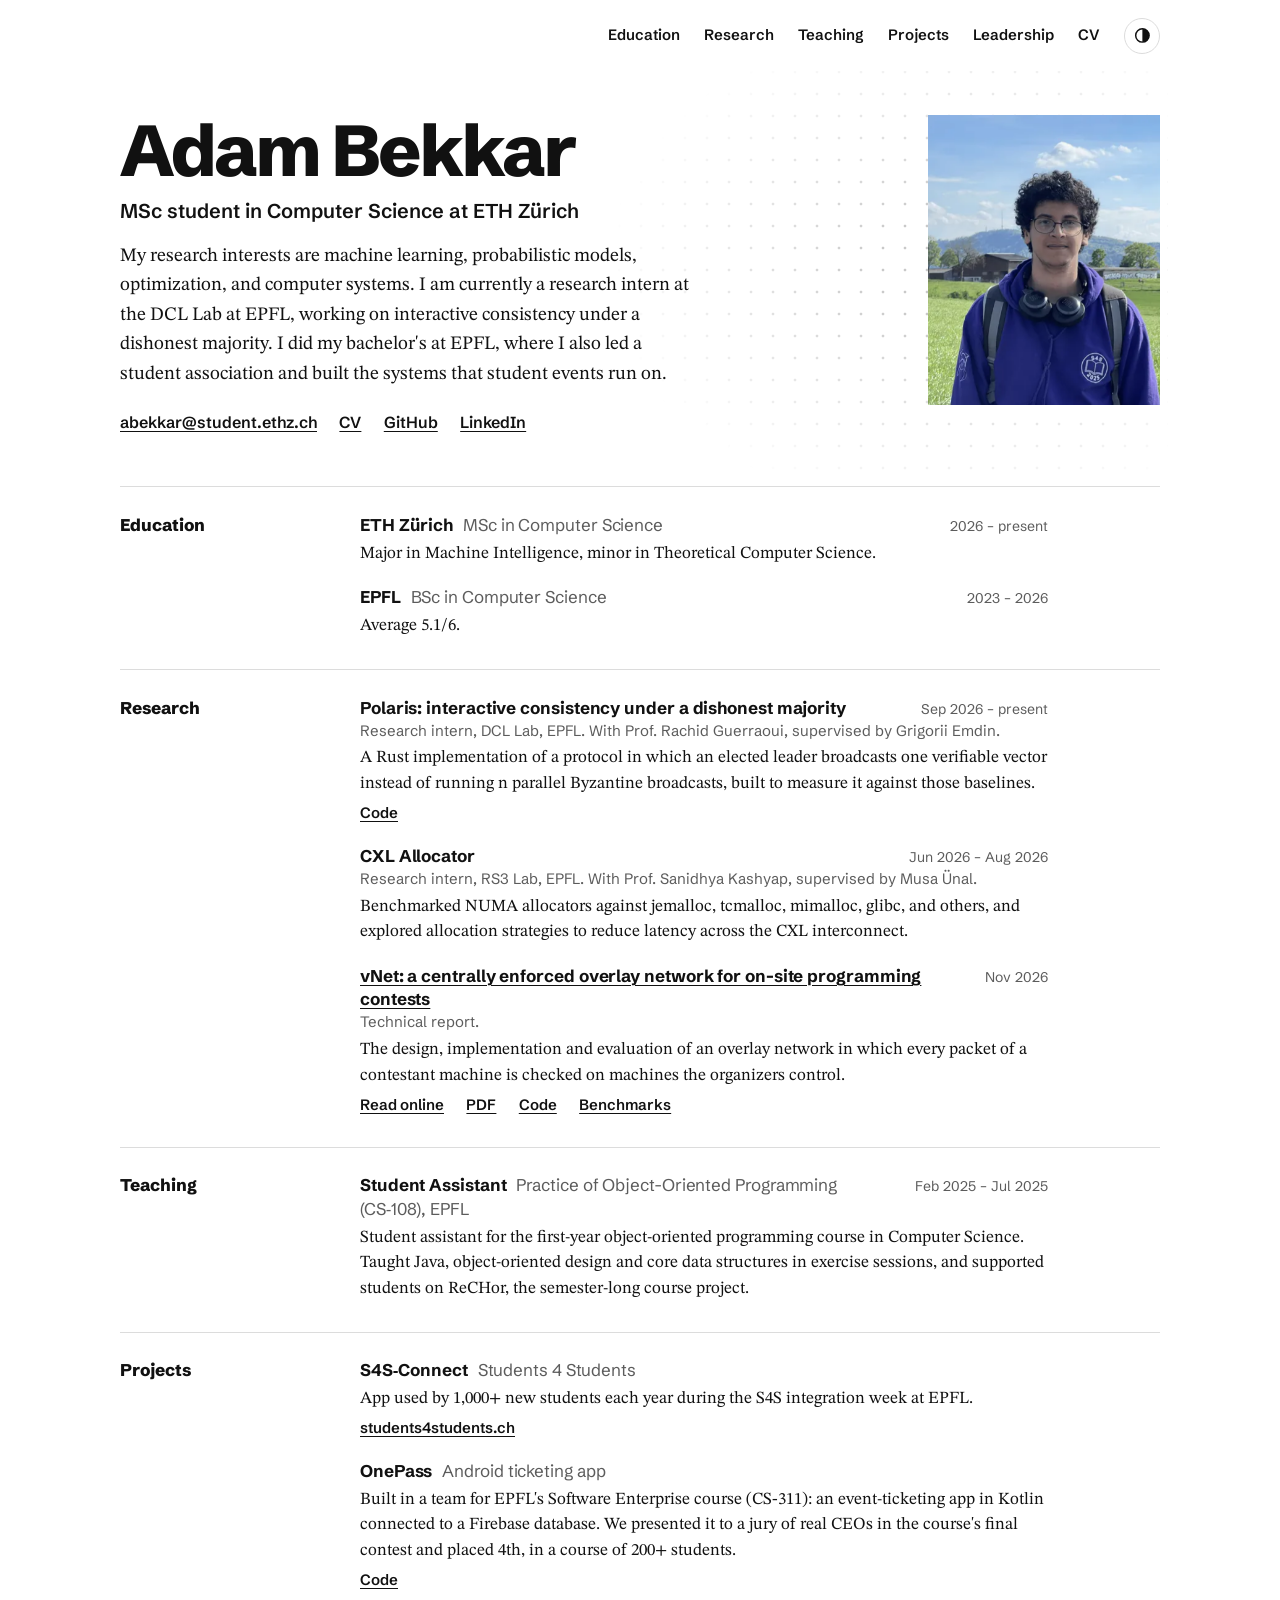
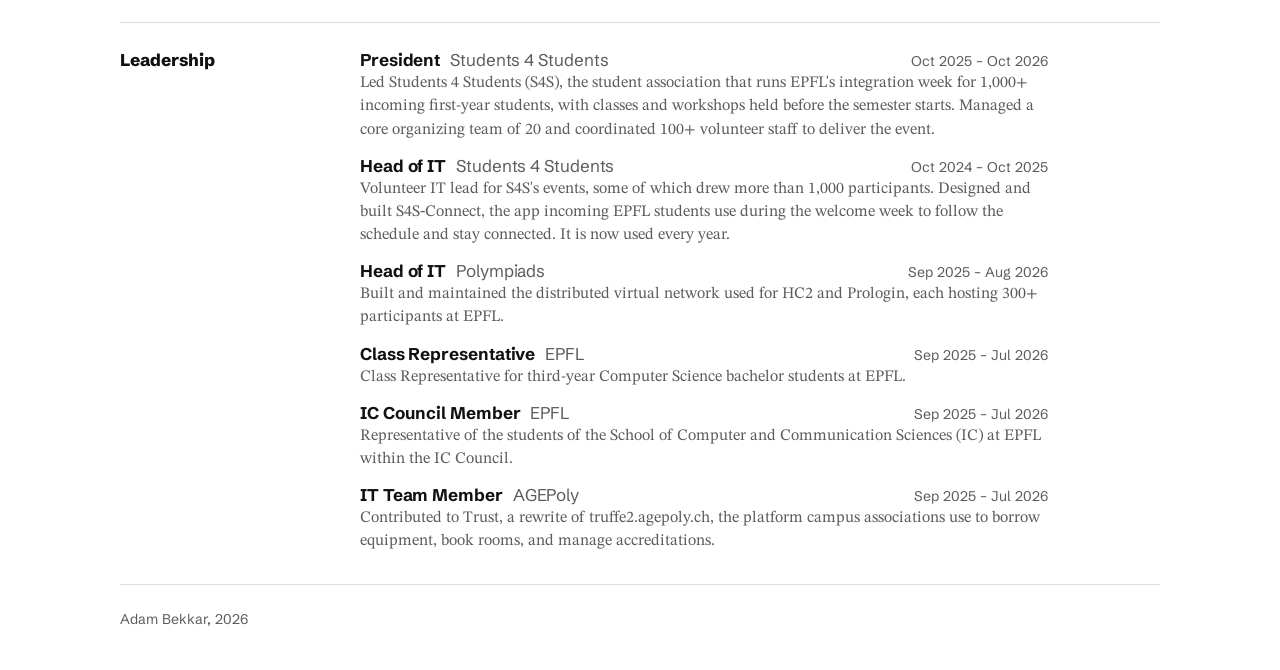
==== index.html @ a44da415 "feat: put education first - Order of the sections: Education, Research, Teaching, Projects,   Leader" ====
<!DOCTYPE html>
<html lang="en">
<head>
<meta charset="UTF-8">
<meta name="viewport" content="width=device-width, initial-scale=1">
<title>Adam Bekkar</title>
<meta name="description" content="Adam Bekkar, MSc student in Computer Science at ETH Zürich. Research, projects and CV.">
<meta name="author" content="Adam Bekkar">
<meta name="robots" content="index, follow">
<meta name="theme-color" content="#ffffff">
<link rel="canonical" href="https://adam.bekkar.ch/">
<meta property="og:type" content="website">
<meta property="og:title" content="Adam Bekkar">
<meta property="og:description" content="MSc student in Computer Science at ETH Zürich. Research, projects and CV.">
<meta property="og:url" content="https://adam.bekkar.ch/">
<meta property="og:image" content="https://adam.bekkar.ch/assets/img/og.jpg">
<meta property="og:image:width" content="1200">
<meta property="og:image:height" content="630">
<meta property="og:image:alt" content="Adam Bekkar, Computer Science, ETH Zürich">
<meta name="twitter:card" content="summary_large_image">
<link rel="icon" href="assets/img/favicon.svg" type="image/svg+xml">
<link rel="icon" href="assets/img/favicon.png" sizes="48x48" type="image/png">
<link rel="apple-touch-icon" href="assets/img/apple-touch-icon.png">
<link rel="preload" href="assets/fonts/schibsted-grotesk-latin-wght-normal.woff2" as="font" type="font/woff2" crossorigin>
<link rel="preload" href="assets/fonts/stix-two-text-latin-wght-normal.woff2" as="font" type="font/woff2" crossorigin>
<script>try{var t=localStorage.getItem("theme");if(t==="dark"||t==="light")document.documentElement.dataset.theme=t}catch(e){}</script>
<link rel="stylesheet" href="assets/css/site.css">
<script src="assets/js/site.js" defer></script>
</head>
<body>

<a class="skip" href="#main">Skip to content</a>

<div class="wrap">

  <nav class="bar" aria-label="Site">
    <ul class="bar-links">
      <li><a href="#education">Education</a></li>
      <li><a href="#research">Research</a></li>
      <li><a href="#teaching">Teaching</a></li>
      <li><a href="#projects">Projects</a></li>
      <li><a href="#leadership">Leadership</a></li>
      <li><a href="adam-bekkar-cv.pdf">CV</a></li>
    </ul>
    <button class="toggle" type="button" aria-label="Dark mode" aria-pressed="false" hidden><svg viewBox="0 0 20 20" aria-hidden="true"><circle cx="10" cy="10" r="8" fill="none" stroke="currentColor" stroke-width="1.75"/><path d="M10 2a8 8 0 0 1 0 16z" fill="currentColor"/></svg></button>
  </nav>

  <header class="intro">
    <div class="backdrop" aria-hidden="true"></div>
    <div class="intro-text">
      <h1>Adam Bekkar</h1>
      <p class="role">MSc student in Computer Science at ETH Zürich</p>
      <p class="bio">My research interests are machine learning, probabilistic models, optimization, and computer systems. I am currently a research intern at the DCL Lab at EPFL, working on interactive consistency under a dishonest majority. I did my bachelor's at EPFL, where I also led a student association and built the systems that student events run on.</p>
      <ul class="links">
        <li><a href="mailto:abekkar@student.ethz.ch">abekkar@student.ethz.ch</a></li>
        <li><a href="adam-bekkar-cv.pdf">CV</a></li>
        <li><a href="https://github.com/Zeleph25/" target="_blank" rel="noopener noreferrer">GitHub</a></li>
        <li><a href="https://www.linkedin.com/in/adam-bekkar/" target="_blank" rel="noopener noreferrer">LinkedIn</a></li>
      </ul>
    </div>
    <figure class="portrait">
      <picture>
        <source type="image/webp" srcset="assets/img/portrait-450.webp 450w, assets/img/portrait.webp 900w" sizes="(max-width: 40rem) 6.5rem, 14.5rem">
        <img src="assets/img/portrait.jpg" srcset="assets/img/portrait-450.jpg 450w, assets/img/portrait.jpg 900w" sizes="(max-width: 40rem) 6.5rem, 14.5rem" width="900" height="1200" alt="Adam Bekkar standing in a field, hills behind him">
      </picture>
    </figure>
  </header>

  <main id="main">

    <section class="section" id="education" aria-labelledby="education-h">
      <h2 id="education-h">Education</h2>
      <div class="body">
        <article class="entry">
          <h3>ETH Zürich <span>MSc in Computer Science</span></h3>
          <span class="when">2026 &ndash; present</span>
          <p class="text">Major in Machine Intelligence, minor in Theoretical Computer Science.</p>
        </article>

        <article class="entry">
          <h3>EPFL <span>BSc in Computer Science</span></h3>
          <span class="when">2023 &ndash; 2026</span>
          <p class="text">Average 5.1/6.</p>
        </article>
      </div>
    </section>

    <section class="section" id="research" aria-labelledby="research-h">
      <h2 id="research-h">Research</h2>
      <div class="body">
        <article class="entry">
          <h3>Polaris: interactive consistency under a dishonest majority</h3>
          <span class="when">Sep 2026 &ndash; present</span>
          <p class="meta">Research intern, DCL Lab, EPFL. With Prof. Rachid Guerraoui, supervised by Grigorii Emdin.</p>
          <p class="text">A Rust implementation of a protocol in which an elected leader broadcasts one verifiable vector instead of running n parallel Byzantine broadcasts, built to measure it against those baselines.</p>
          <ul class="links">
            <li><a href="https://github.com/Zeleph25/polaris" target="_blank" rel="noopener noreferrer">Code</a></li>
          </ul>
        </article>

        <article class="entry">
          <h3>CXL Allocator</h3>
          <span class="when">Jun 2026 &ndash; Aug 2026</span>
          <p class="meta">Research intern, RS3 Lab, EPFL. With Prof. Sanidhya Kashyap, supervised by Musa Ünal.</p>
          <p class="text">Benchmarked NUMA allocators against jemalloc, tcmalloc, mimalloc, glibc, and others, and explored allocation strategies to reduce latency across the CXL interconnect.</p>
        </article>

        <article class="entry">
          <h3><a href="papers/vnet/">vNet: a centrally enforced overlay network for on-site programming contests</a></h3>
          <span class="when">Nov 2026</span>
          <p class="meta">Technical report.</p>
          <p class="text">The design, implementation and evaluation of an overlay network in which every packet of a contestant machine is checked on machines the organizers control.</p>
          <ul class="links">
            <li><a href="papers/vnet/">Read online</a></li>
            <li><a href="papers/vnet/bekkar-vnet-2026.pdf">PDF</a></li>
            <li><a href="https://github.com/polympiads/vNet" target="_blank" rel="noopener noreferrer">Code</a></li>
            <li><a href="https://github.com/polympiads/vNet-benchmarks" target="_blank" rel="noopener noreferrer">Benchmarks</a></li>
          </ul>
        </article>
      </div>
    </section>

    <section class="section" id="teaching" aria-labelledby="teaching-h">
      <h2 id="teaching-h">Teaching</h2>
      <div class="body">
        <article class="entry">
          <h3>Student Assistant <span>Practice of Object-Oriented Programming (CS&#8209;108), EPFL</span></h3>
          <span class="when">Feb 2025 &ndash; Jul 2025</span>
          <p class="text">Student assistant for the first-year object-oriented programming course in Computer Science. Taught Java, object-oriented design and core data structures in exercise sessions, and supported students on ReCHor, the semester-long course project.</p>
        </article>
      </div>
    </section>

    <section class="section" id="projects" aria-labelledby="projects-h">
      <h2 id="projects-h">Projects</h2>
      <div class="body">
        <article class="entry">
          <h3>S4S&#8209;Connect <span>Students 4 Students</span></h3>
          <p class="text">App used by 1,000+ new students each year during the S4S integration week at EPFL.</p>
          <ul class="links">
            <li><a href="https://students4students.ch" target="_blank" rel="noopener noreferrer">students4students.ch</a></li>
          </ul>
        </article>

        <article class="entry">
          <h3>OnePass <span>Android ticketing app</span></h3>
          <p class="text">Built in a team for EPFL's Software Enterprise course (CS&#8209;311): an event-ticketing app in Kotlin connected to a Firebase database. We presented it to a jury of real CEOs in the course's final contest and placed 4th, in a course of 200+ students.</p>
          <ul class="links">
            <li><a href="https://github.com/onepass-ch/onepass" target="_blank" rel="noopener noreferrer">Code</a></li>
          </ul>
        </article>
      </div>
    </section>

    <section class="section" id="leadership" aria-labelledby="leadership-h">
      <h2 id="leadership-h">Leadership</h2>
      <div class="body compact">
        <article class="entry">
          <h3>President <span>Students 4 Students</span></h3>
          <span class="when">Oct 2025 &ndash; Oct 2026</span>
          <p class="text">Led Students 4 Students (S4S), the student association that runs EPFL's integration week for 1,000+ incoming first-year students, with classes and workshops held before the semester starts. Managed a core organizing team of 20 and coordinated 100+ volunteer staff to deliver the event.</p>
        </article>

        <article class="entry">
          <h3>Head of IT <span>Students 4 Students</span></h3>
          <span class="when">Oct 2024 &ndash; Oct 2025</span>
          <p class="text">Volunteer IT lead for S4S's events, some of which drew more than 1,000 participants. Designed and built S4S&#8209;Connect, the app incoming EPFL students use during the welcome week to follow the schedule and stay connected. It is now used every year.</p>
        </article>

        <article class="entry">
          <h3>Head of IT <span>Polympiads</span></h3>
          <span class="when">Sep 2025 &ndash; Aug 2026</span>
          <p class="text">Built and maintained the distributed virtual network used for HC2 and Prologin, each hosting 300+ participants at EPFL.</p>
        </article>

        <article class="entry">
          <h3>Class Representative <span>EPFL</span></h3>
          <span class="when">Sep 2025 &ndash; Jul 2026</span>
          <p class="text">Class Representative for third-year Computer Science bachelor students at EPFL.</p>
        </article>

        <article class="entry">
          <h3>IC Council Member <span>EPFL</span></h3>
          <span class="when">Sep 2025 &ndash; Jul 2026</span>
          <p class="text">Representative of the students of the School of Computer and Communication Sciences (IC) at EPFL within the IC Council.</p>
        </article>

        <article class="entry">
          <h3>IT Team Member <span>AGEPoly</span></h3>
          <span class="when">Sep 2025 &ndash; Jul 2026</span>
          <p class="text">Contributed to Trust, a rewrite of truffe2.agepoly.ch, the platform campus associations use to borrow equipment, book rooms, and manage accreditations.</p>
        </article>
      </div>
    </section>

  </main>

  <footer class="foot">
    <p id="updated">Adam Bekkar, 2026</p>
  </footer>

</div>

</body>
</html>
---- assets/css/site.css ----
/* Shared styles: fonts, colors, the site bar and the home page.
   The paper pages add assets/css/paper.css on top of this file. */

@font-face {
    font-family: "Schibsted Grotesk";
    src: url("../fonts/schibsted-grotesk-latin-wght-normal.woff2") format("woff2");
    font-weight: 400 900;
    font-style: normal;
    font-display: swap;
}

@font-face {
    font-family: "STIX Two Text";
    src: url("../fonts/stix-two-text-latin-wght-normal.woff2") format("woff2");
    font-weight: 400 700;
    font-style: normal;
    font-display: swap;
}

@font-face {
    font-family: "STIX Two Text";
    src: url("../fonts/stix-two-text-latin-wght-italic.woff2") format("woff2");
    font-weight: 400 700;
    font-style: italic;
    font-display: swap;
}

/* ---------- Colors ---------- */

:root {
    --paper: #ffffff;
    --ink: #111111;
    --muted: #5c5c5c;
    --rule: #dcdcdc;
    --panel: #f4f4f4;
    --link: #111111;
    --dot: #c9c9c9;
    color-scheme: light;
}

/* Dark: by the visitor's system setting, or by the button in the bar. */
@media (prefers-color-scheme: dark) {
    :root:not([data-theme="light"]) {
        --paper: #111111;
        --ink: #ececec;
        --muted: #a8a8a8;
        --rule: #333333;
        --panel: #1c1c1c;
        --link: #ececec;
        --dot: #3d3d3d;
        color-scheme: dark;
    }
}

:root[data-theme="dark"] {
    --paper: #111111;
    --ink: #ececec;
    --muted: #a8a8a8;
    --rule: #333333;
    --panel: #1c1c1c;
    --link: #ececec;
    --dot: #3d3d3d;
    color-scheme: dark;
}

/* ---------- Base ---------- */

:root {
    --sans: "Schibsted Grotesk", "Helvetica Neue", Helvetica, Arial, sans-serif;
    --serif: "STIX Two Text", "Times New Roman", Times, serif;

    --gutter: clamp(1.25rem, 5vw, 3.5rem);
    --label: 11rem;
    --measure: 43rem;
}

*,
*::before,
*::after { box-sizing: border-box; }

html {
    background: var(--paper);
    -webkit-text-size-adjust: 100%;
    text-size-adjust: 100%;
}

body {
    margin: 0;
    color: var(--ink);
    font-family: var(--sans);
    font-size: 1.0625rem;
    line-height: 1.5;
    -webkit-font-smoothing: antialiased;
    -moz-osx-font-smoothing: grayscale;
    text-rendering: optimizeLegibility;
}

h1, h2, h3, p, ul, ol, dl, dd, figure { margin: 0; }
ul, ol { padding: 0; list-style: none; }
img { display: block; max-width: 100%; height: auto; }

a {
    color: var(--link);
    text-decoration-line: underline;
    text-decoration-thickness: 0.06em;
    text-underline-offset: 0.2em;
}

a:hover { text-decoration-thickness: 0.13em; }

a:focus-visible,
button:focus-visible {
    outline: 3px solid var(--ink);
    outline-offset: 3px;
}

.skip {
    position: absolute;
    left: var(--gutter);
    top: -4rem;
    padding: 0.5rem 0.9rem;
    background: var(--ink);
    color: var(--paper);
    font-weight: 600;
    z-index: 10;
}

.skip:focus { top: 0.75rem; color: var(--paper); }

.wrap {
    max-width: 72rem;
    margin: 0 auto;
    padding-inline: var(--gutter);
}

/* ---------- Site bar ---------- */

.bar {
    display: flex;
    align-items: center;
    gap: 0.75rem 1.5rem;
    padding-block: 1.1rem;
    font-size: 0.9375rem;
    font-weight: 600;
}

.bar a { text-decoration: none; }
.bar a:hover { text-decoration: underline; text-decoration-thickness: 0.13em; }

.bar .home {
    font-size: 1.125rem;
    font-weight: 800;
    letter-spacing: -0.02em;
    white-space: nowrap;
}

.bar-links {
    display: flex;
    flex-wrap: wrap;
    justify-content: flex-end;
    gap: 0.2rem 1.5rem;
    margin-left: auto;
}

/* ---------- Light and dark button ---------- */

.toggle {
    flex: none;
    display: grid;
    place-items: center;
    width: 2.25rem;
    height: 2.25rem;
    padding: 0;
    border: 1px solid var(--rule);
    border-radius: 50%;
    background: none;
    color: var(--ink);
    cursor: pointer;
}

.toggle:hover { border-color: var(--ink); }
.toggle svg { width: 1.05rem; height: 1.05rem; }
.toggle[hidden] { display: none; }

/* ---------- Introduction ---------- */

.intro {
    position: relative;
    isolation: isolate;
    overflow: hidden;
    display: grid;
    grid-template-columns: minmax(0, 1fr) clamp(10rem, 21vw, 14.5rem);
    column-gap: clamp(1.5rem, 5vw, 4.5rem);
    align-items: start;
    /* Room inside the clipped box for the focus ring of the links. */
    margin-inline: -0.5rem;
    padding: clamp(1.25rem, 4vw, 2.75rem) 0.5rem clamp(2rem, 5vw, 3.25rem);
}

.intro h1 {
    font-size: clamp(2.6rem, 7vw, 4.5rem);
    font-weight: 800;
    line-height: 1;
    letter-spacing: -0.04em;
}

.role {
    margin-top: 0.7rem;
    font-size: clamp(1.0625rem, 1.9vw, 1.25rem);
    font-weight: 600;
    line-height: 1.3;
}

.bio {
    margin-top: 1.1rem;
    max-width: 36rem;
    font-family: var(--serif);
    font-size: 1.1875rem;
    line-height: 1.55;
}

.links {
    display: flex;
    flex-wrap: wrap;
    gap: 0.25rem 1.4rem;
    font-size: 0.9375rem;
    font-weight: 600;
}

.intro .links { margin-top: 1.3rem; font-size: 1rem; }

.portrait {
    overflow: hidden;
    aspect-ratio: 4 / 5;
    background: var(--panel);
}

.portrait img {
    width: 100%;
    height: 100%;
    object-fit: cover;
    object-position: 50% 38%;
}

/* ---------- Sections: a label in the margin, entries beside it ---------- */

.section {
    display: grid;
    grid-template-columns: var(--label) minmax(0, var(--measure));
    column-gap: clamp(2rem, 5vw, 4.5rem);
    padding-block: 1.6rem 1.9rem;
    border-top: 1px solid var(--rule);
}

.section > h2 {
    font-size: 1.0625rem;
    font-weight: 800;
    line-height: 1.4;
}

.body > * + * { margin-top: 1.2rem; }

.entry {
    display: grid;
    grid-template-columns: minmax(0, 1fr) auto;
    column-gap: 1.25rem;
    align-items: baseline;
}

.entry h3 {
    font-size: 1.0625rem;
    font-weight: 700;
    line-height: 1.4;
    letter-spacing: -0.005em;
}

/* What follows the name in a heading: the association, the degree. */
.entry h3 span {
    margin-left: 0.35em;
    color: var(--muted);
    font-weight: 400;
}

.when {
    color: var(--muted);
    font-size: 0.875rem;
    white-space: nowrap;
}

.entry > .meta,
.entry > .text,
.entry > .links { grid-column: 1 / -1; }

.meta {
    color: var(--muted);
    font-size: 0.9375rem;
    line-height: 1.45;
}

.text {
    margin-top: 0.25rem;
    font-family: var(--serif);
    font-size: 1.0625rem;
    line-height: 1.5;
}

.entry > .links { margin-top: 0.35rem; }

/* Leadership: one line of role and dates, one line of what it was. */
.compact > * + * { margin-top: 0.75rem; }
.compact .text { margin-top: 0; color: var(--muted); font-size: 1rem; line-height: 1.45; }

/* ---------- Footer ---------- */

.foot {
    padding-block: 1.5rem 2.5rem;
    border-top: 1px solid var(--rule);
    color: var(--muted);
    font-size: 0.875rem;
}

/* ---------- Parallax in the introduction ---------- */

/* A field of dots behind the introduction. It scrolls more slowly than the
   page, and the portrait drifts inside its frame; --sy is the scroll
   position in pixels, set by assets/js/site.js. */
.backdrop {
    position: absolute;
    z-index: -1;
    top: -2rem;
    right: 0;
    width: min(46rem, 100%);
    height: calc(100% + 16rem);
    pointer-events: none;
    background-image: radial-gradient(circle, var(--dot) 1.1px, transparent 1.7px);
    background-size: 1.375rem 1.375rem;
    -webkit-mask-image: radial-gradient(ellipse 62% 48% at 72% 34%, #000 18%, transparent 78%);
    mask-image: radial-gradient(ellipse 62% 48% at 72% 34%, #000 18%, transparent 78%);
}

@media (prefers-reduced-motion: no-preference) {
    .backdrop {
        transform: translate3d(0, calc(var(--sy, 0) * 0.42px), 0);
        will-change: transform;
    }

    .portrait img {
        transform: translate3d(0, calc(-8% + min(var(--sy, 0) * 0.09px, 16%)), 0) scale(1.2);
        will-change: transform;
    }
}

/* ---------- Narrow screens ---------- */

@media (max-width: 54rem) {
    .section { grid-template-columns: minmax(0, 1fr); row-gap: 0.9rem; }
}

@media (max-width: 40rem) {
    .bar { align-items: flex-start; gap: 0.75rem; }
    .bar-links { flex: 1; justify-content: flex-start; gap: 0.2rem 1rem; margin-left: 0; }
    .bar .home + .bar-links { padding-top: 0.15rem; }
    .toggle { flex: none; margin-top: -0.35rem; }

    /* The dots stay around the name and the portrait, off the text. */
    .backdrop {
        -webkit-mask-image: radial-gradient(ellipse 75% 26% at 70% 16%, #000 20%, transparent 80%);
        mask-image: radial-gradient(ellipse 75% 26% at 70% 16%, #000 20%, transparent 80%);
    }

    .intro { grid-template-columns: minmax(0, 1fr) 6.5rem; column-gap: 1rem; }
    .intro-text { display: contents; }
    .intro h1 { grid-column: 1; grid-row: 1; align-self: end; }
    .role { grid-column: 1; grid-row: 2; }
    .portrait { grid-column: 2; grid-row: 1 / 3; align-self: start; }
    .bio, .intro .links { grid-column: 1 / -1; }

    .entry { grid-template-columns: minmax(0, 1fr); }
}

/* ---------- Print ---------- */

@media print {
    :root,
    :root[data-theme="dark"],
    :root:not([data-theme="light"]) {
        --paper: #ffffff;
        --ink: #111111;
        --muted: #5c5c5c;
        --rule: #dcdcdc;
        --panel: #f4f4f4;
        --link: #111111;
        color-scheme: light;
    }

    body { font-size: 10pt; }
    .skip, .bar, .backdrop { display: none; }
    .wrap { max-width: none; padding: 0; }
    .intro { margin: 0; padding: 0 0 1.5rem; grid-template-columns: minmax(0, 1fr) 8rem; }
    .portrait img { transform: none; }
    .section { padding-block: 0.9rem; break-inside: avoid; }
}
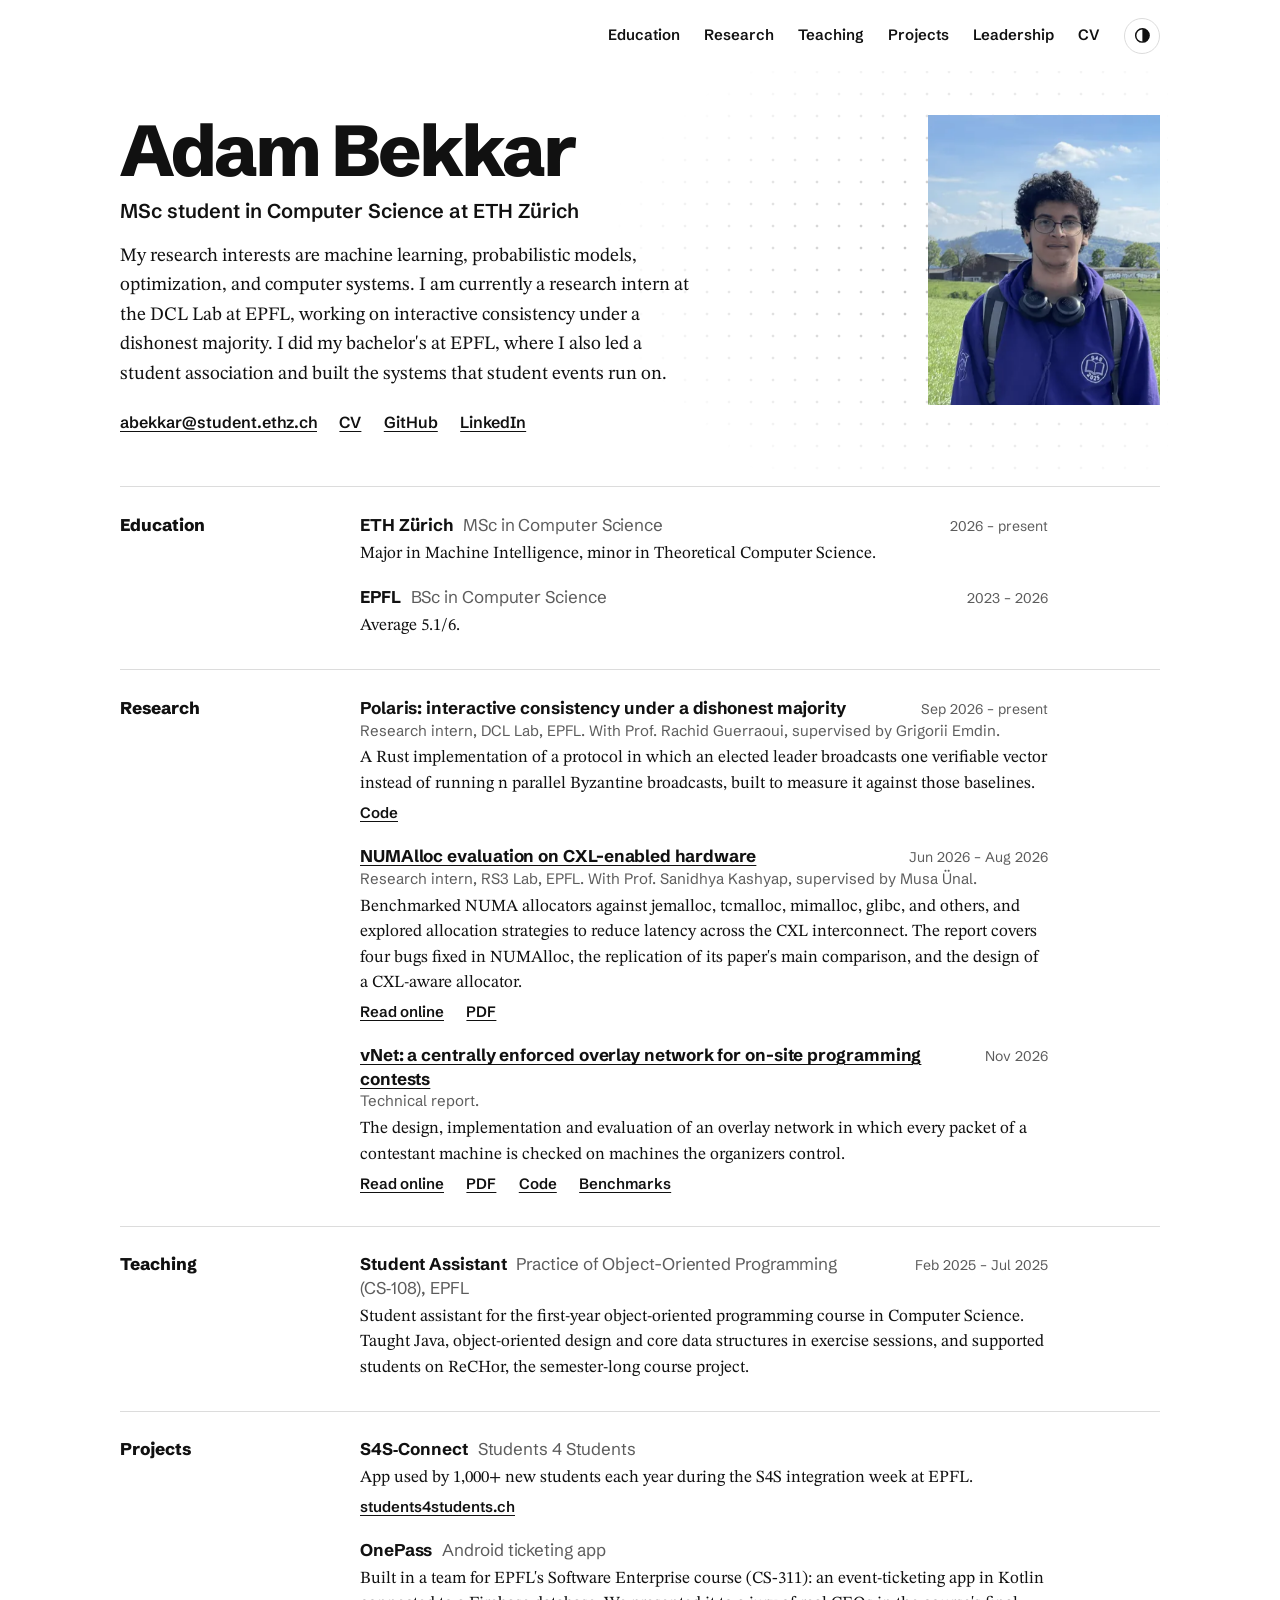
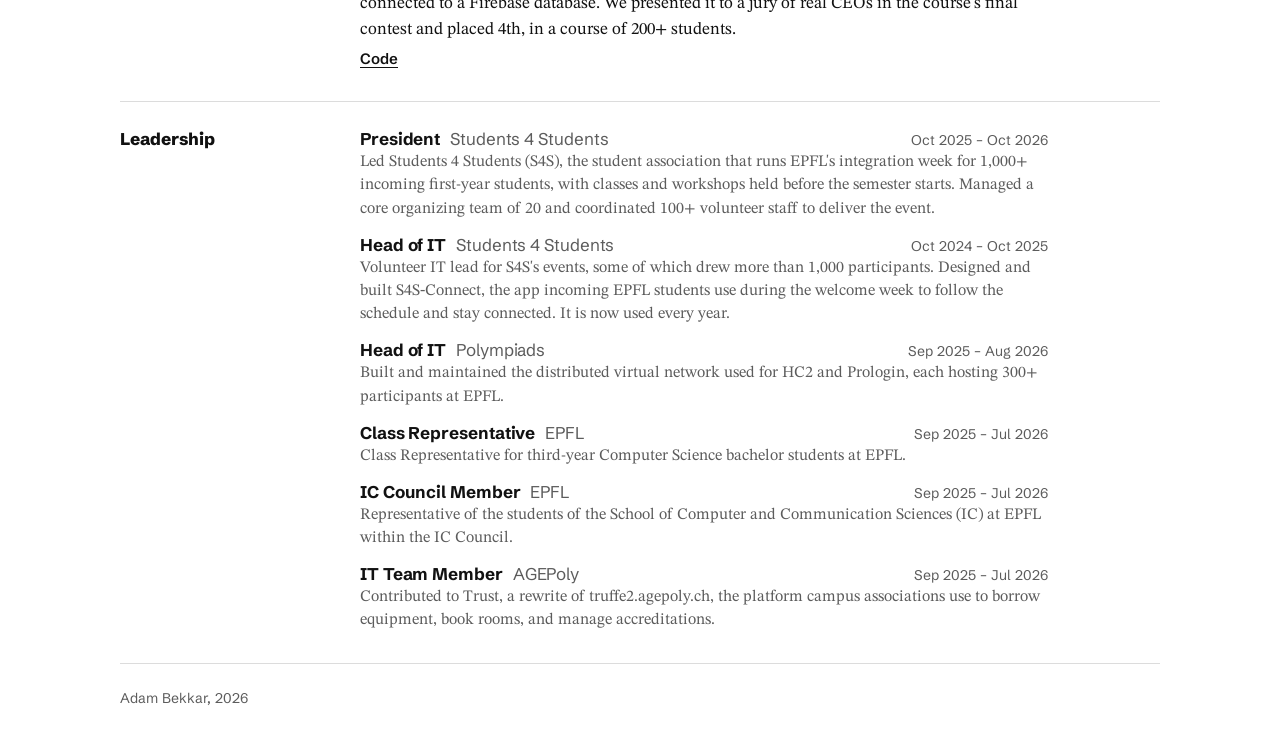
==== commit 06b50bc1: "feat: add the internship report as a page and a PDF - papers/numalloc-cxl/ holds the report of the R" ====
--- a/index.html
+++ b/index.html
@@ -99,10 +99,14 @@
         </article>
 
         <article class="entry">
-          <h3>CXL Allocator</h3>
+          <h3><a href="papers/numalloc-cxl/">NUMAlloc evaluation on CXL-enabled hardware</a></h3>
           <span class="when">Jun 2026 &ndash; Aug 2026</span>
           <p class="meta">Research intern, RS3 Lab, EPFL. With Prof. Sanidhya Kashyap, supervised by Musa Ünal.</p>
-          <p class="text">Benchmarked NUMA allocators against jemalloc, tcmalloc, mimalloc, glibc, and others, and explored allocation strategies to reduce latency across the CXL interconnect.</p>
+          <p class="text">Benchmarked NUMA allocators against jemalloc, tcmalloc, mimalloc, glibc, and others, and explored allocation strategies to reduce latency across the CXL interconnect. The report covers four bugs fixed in NUMAlloc, the replication of its paper's main comparison, and the design of a CXL-aware allocator.</p>
+          <ul class="links">
+            <li><a href="papers/numalloc-cxl/">Read online</a></li>
+            <li><a href="papers/numalloc-cxl/bekkar-numalloc-cxl-2026.pdf">PDF</a></li>
+          </ul>
         </article>
 
         <article class="entry">
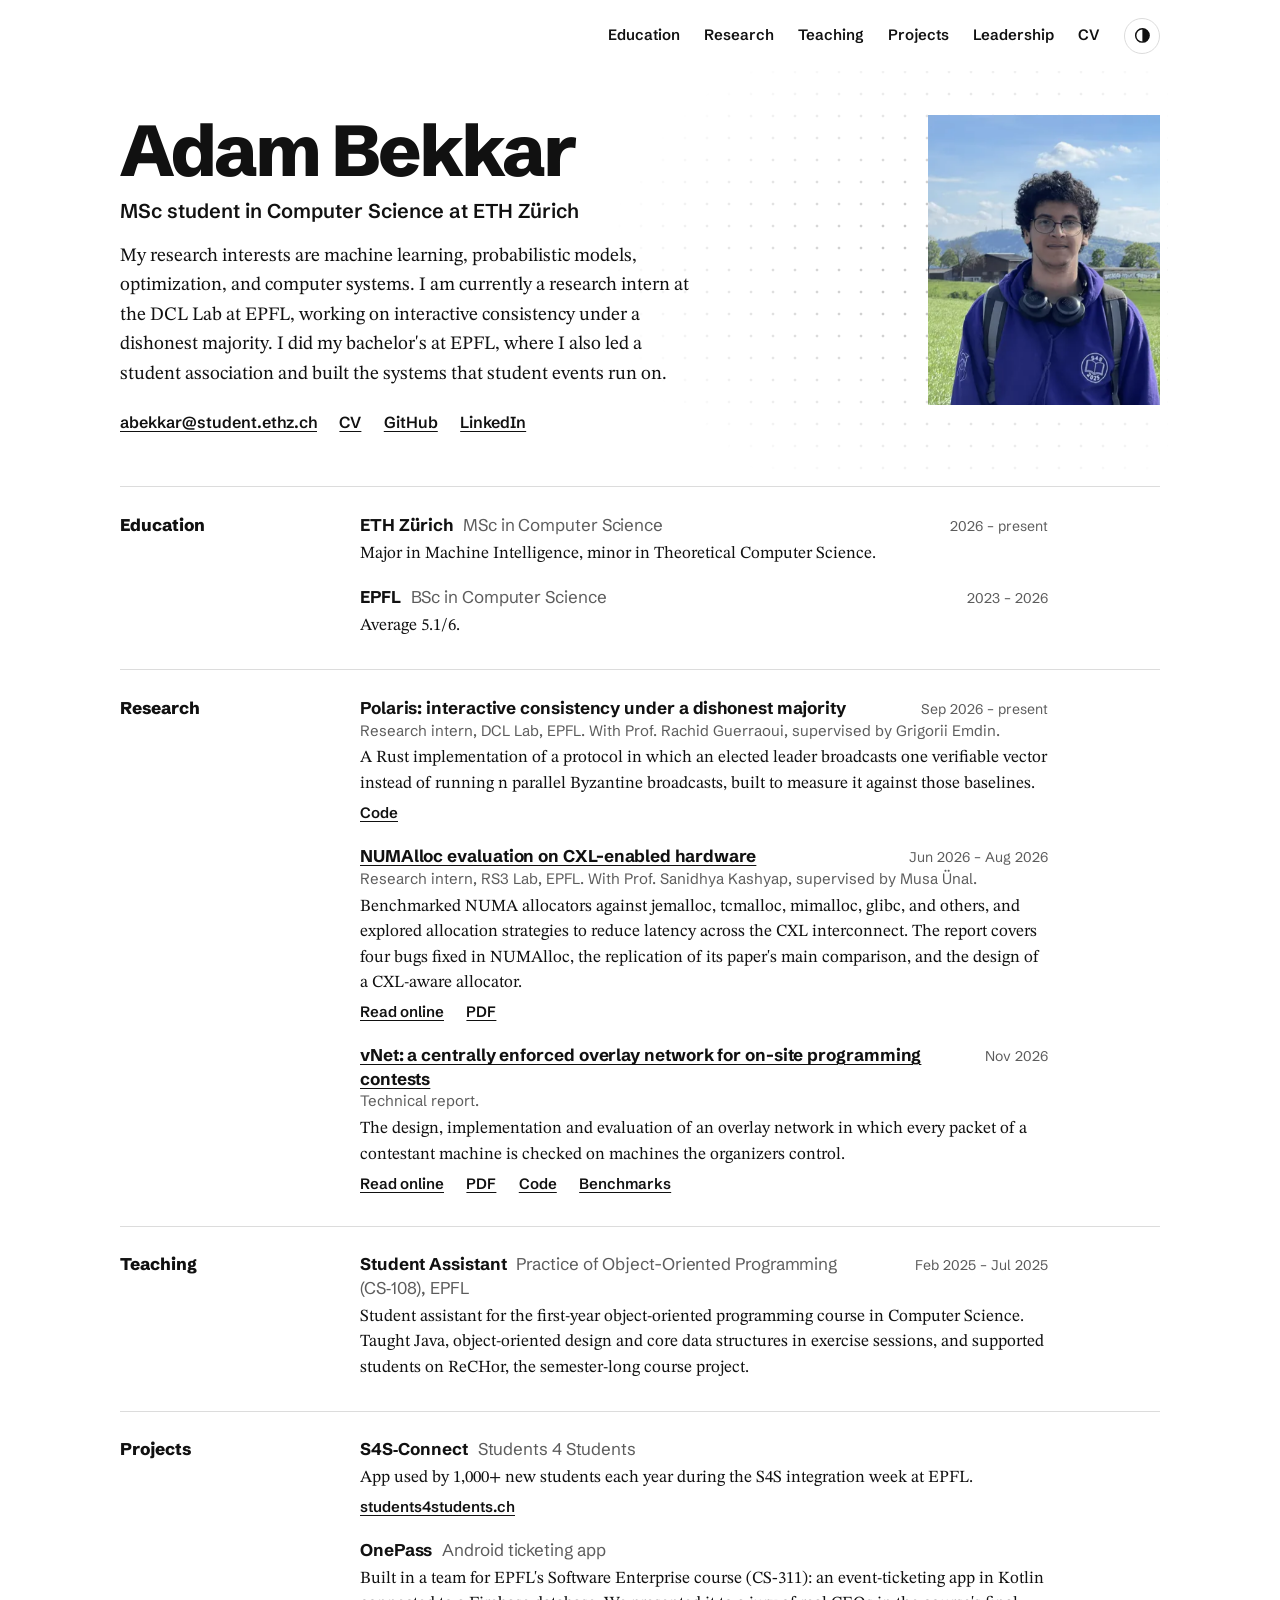
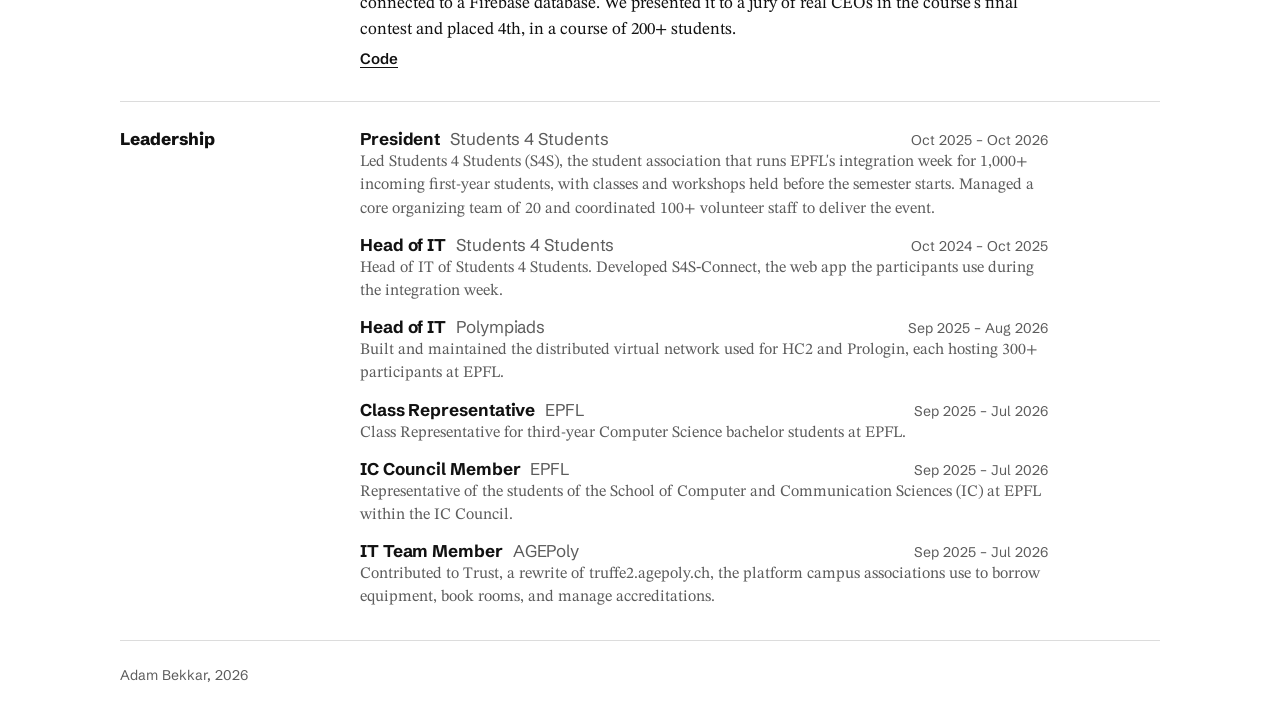
==== commit 39444cd5: "feat: shorten the Head of IT entry of Students 4 Students - Two sentences: the role, and the web app" ====
--- a/index.html
+++ b/index.html
@@ -168,7 +168,7 @@
         <article class="entry">
           <h3>Head of IT <span>Students 4 Students</span></h3>
           <span class="when">Oct 2024 &ndash; Oct 2025</span>
-          <p class="text">Volunteer IT lead for S4S's events, some of which drew more than 1,000 participants. Designed and built S4S&#8209;Connect, the app incoming EPFL students use during the welcome week to follow the schedule and stay connected. It is now used every year.</p>
+          <p class="text">Head of IT of Students 4 Students. Developed S4S&#8209;Connect, the web app the participants use during the integration week.</p>
         </article>
 
         <article class="entry">
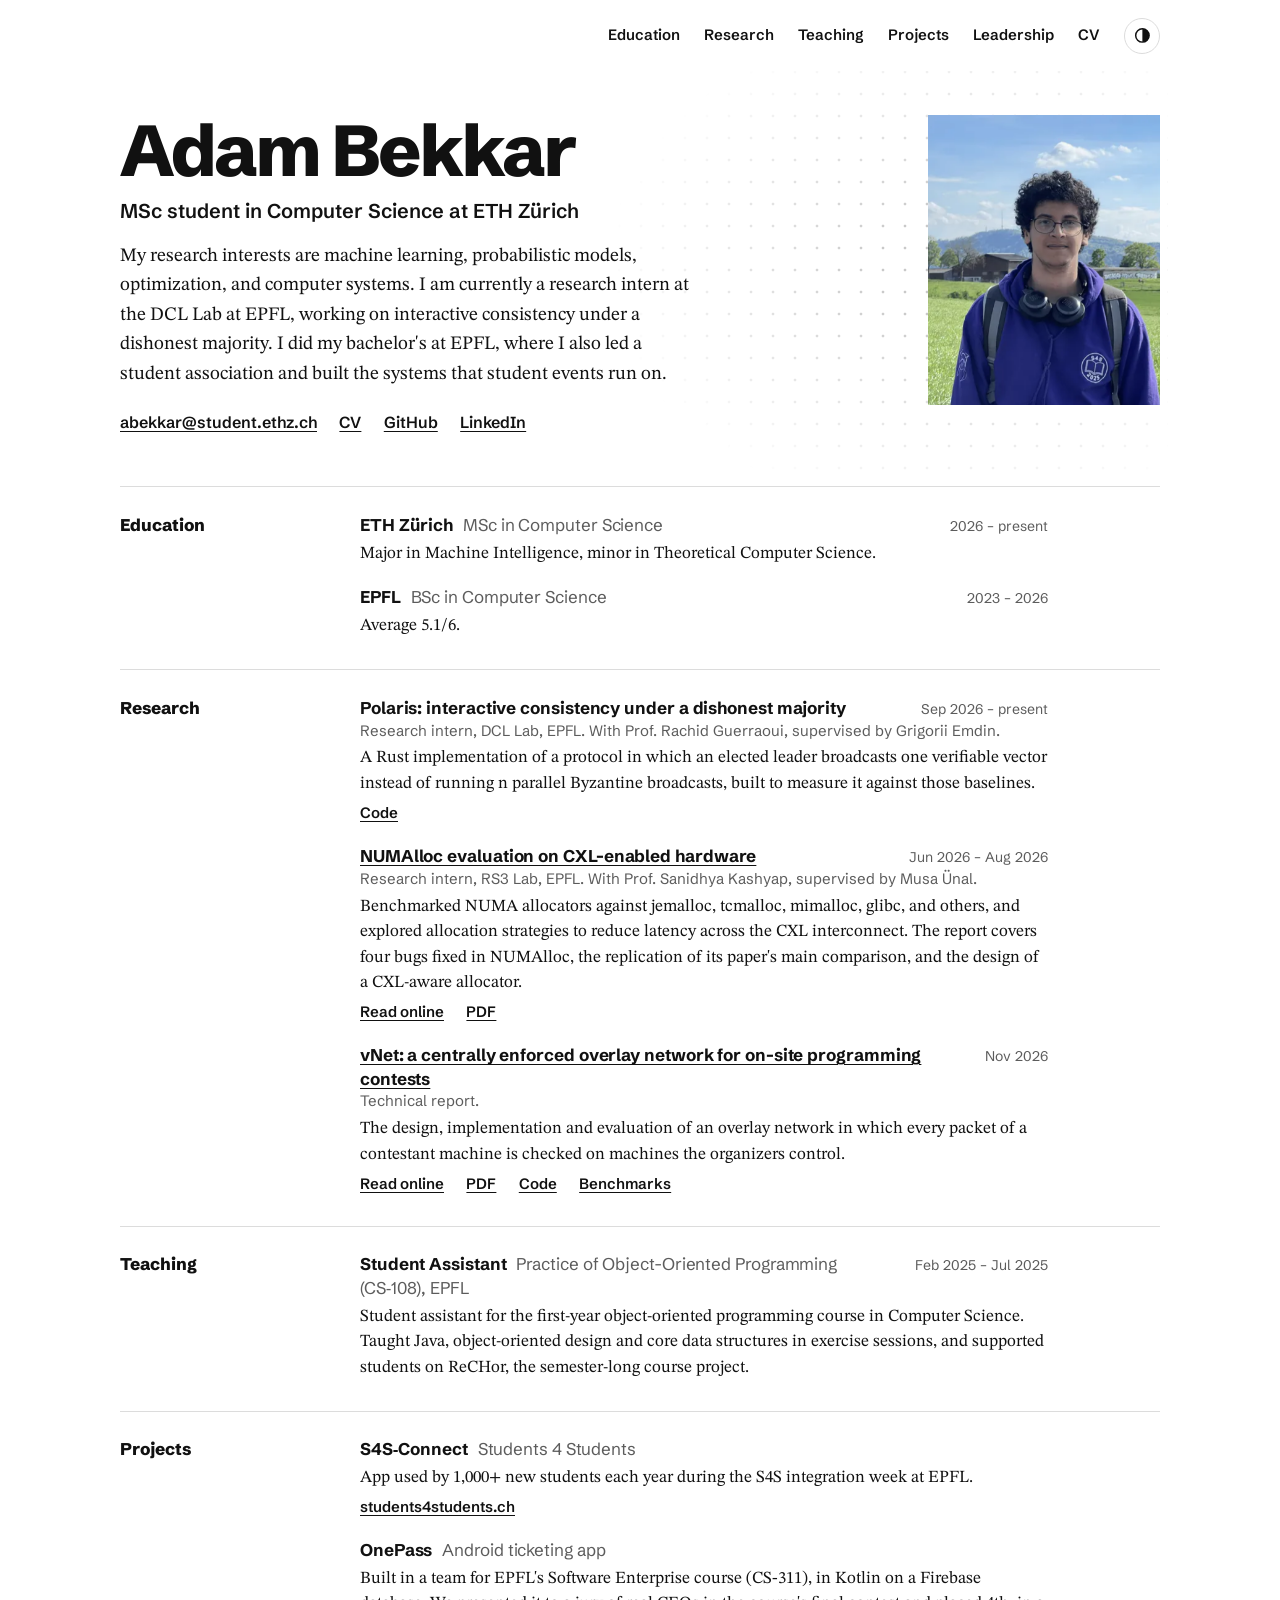
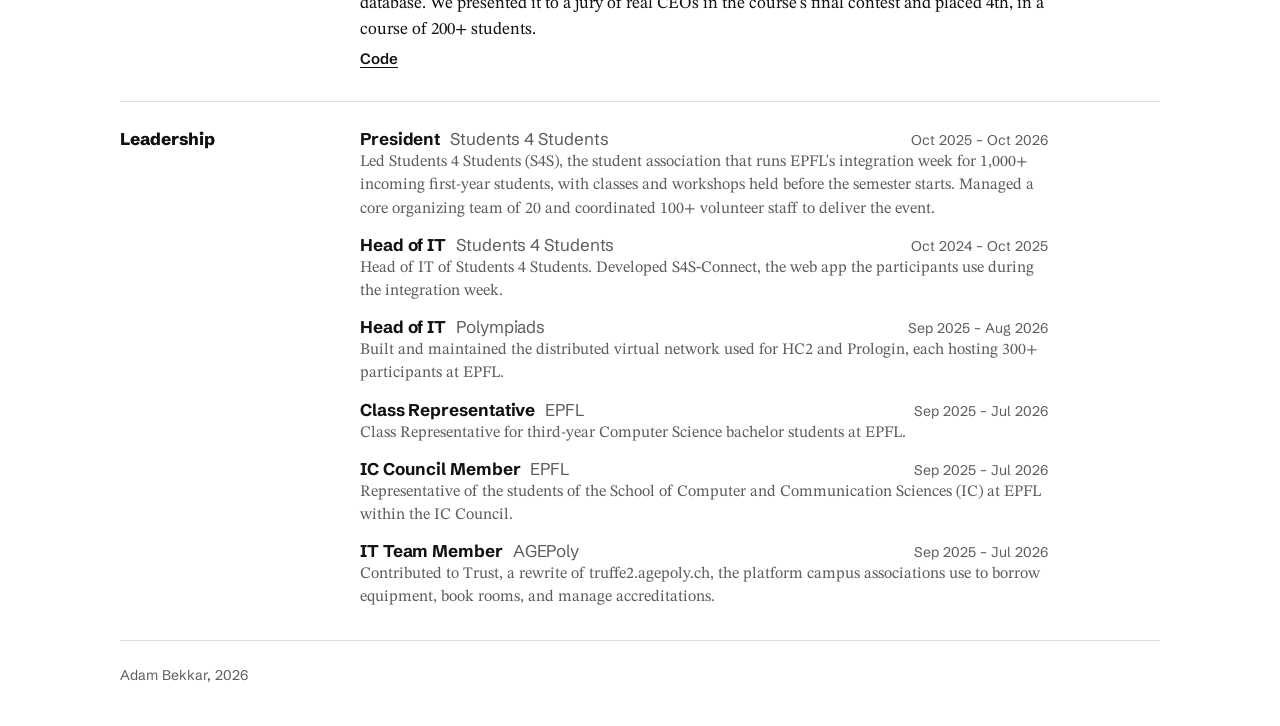
==== commit 3a561eee: "feat: say less about OnePass - The entry names the course, the stack and the contest, and no   longe" ====
--- a/index.html
+++ b/index.html
@@ -148,7 +148,7 @@
 
         <article class="entry">
           <h3>OnePass <span>Android ticketing app</span></h3>
-          <p class="text">Built in a team for EPFL's Software Enterprise course (CS&#8209;311): an event-ticketing app in Kotlin connected to a Firebase database. We presented it to a jury of real CEOs in the course's final contest and placed 4th, in a course of 200+ students.</p>
+          <p class="text">Built in a team for EPFL's Software Enterprise course (CS&#8209;311), in Kotlin on a Firebase database. We presented it to a jury of real CEOs in the course's final contest and placed 4th, in a course of 200+ students.</p>
           <ul class="links">
             <li><a href="https://github.com/onepass-ch/onepass" target="_blank" rel="noopener noreferrer">Code</a></li>
           </ul>
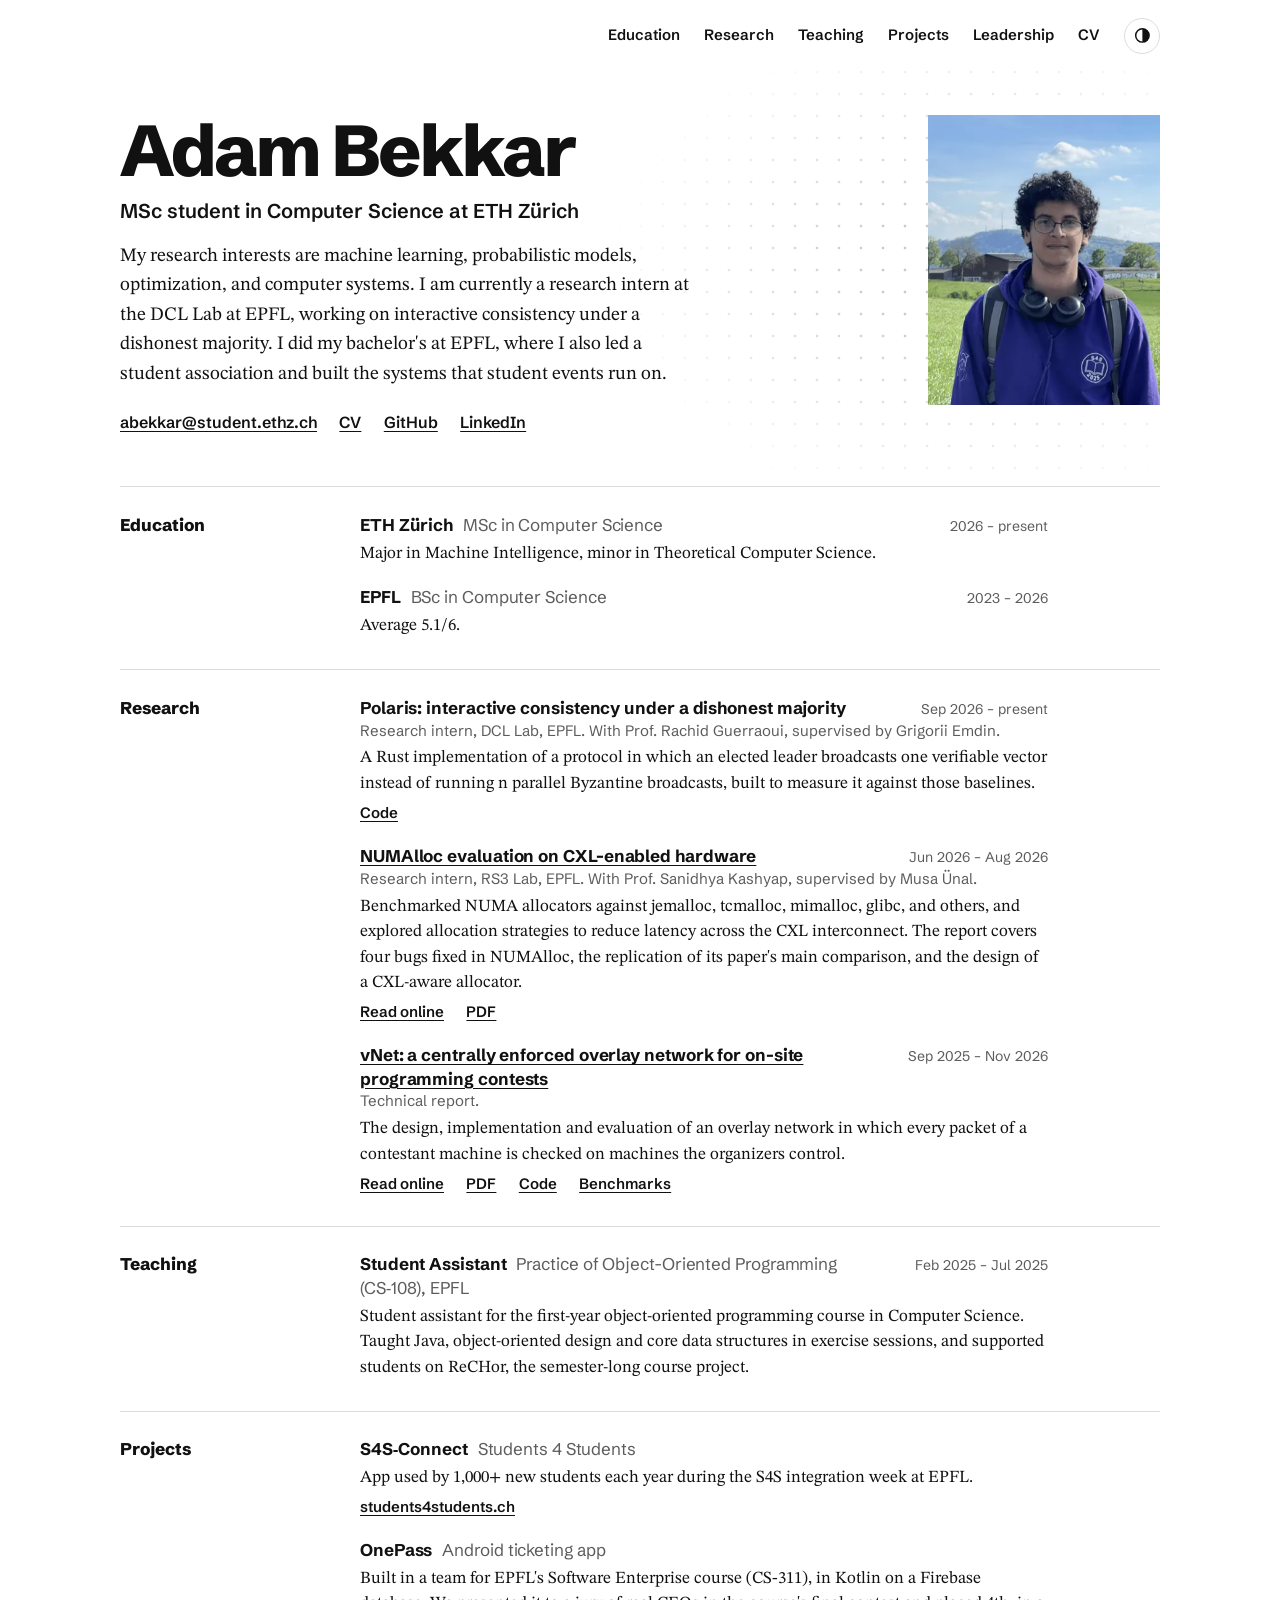
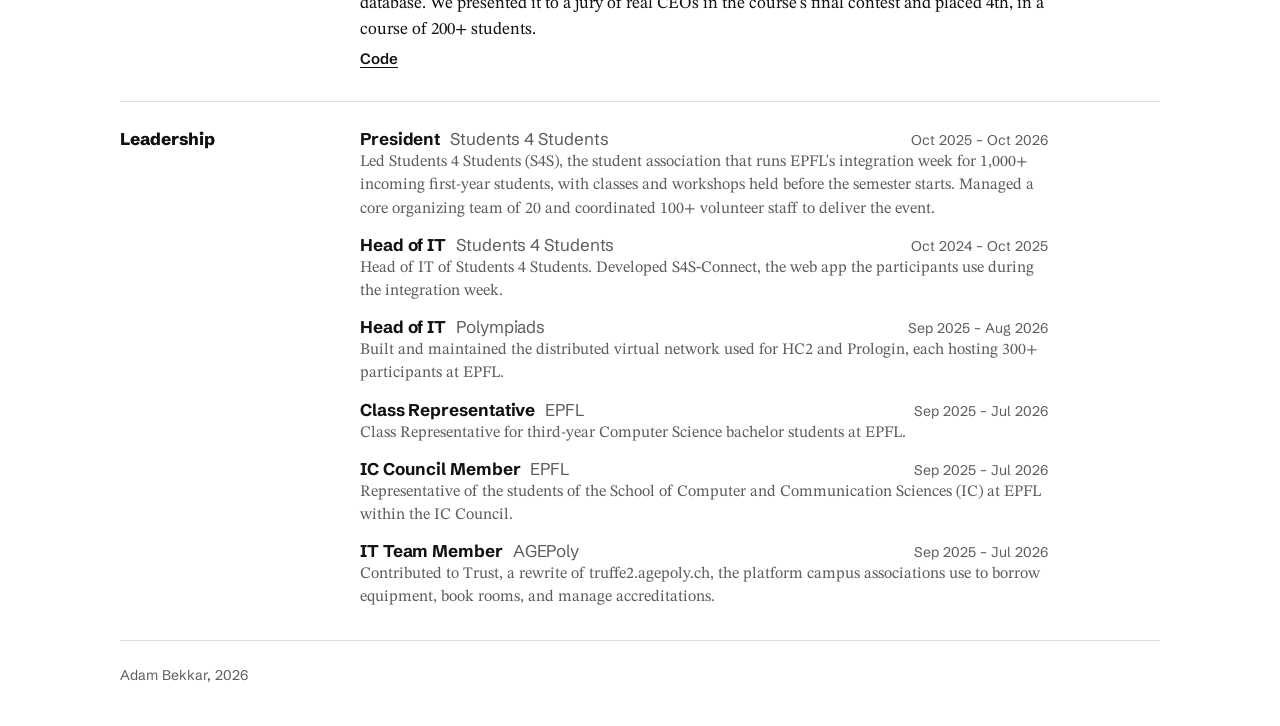
==== commit af466d43: "feat: date the vNet entry Sep 2025 to Nov 2026 - The research entry shows the span of the work, not " ====
--- a/index.html
+++ b/index.html
@@ -111,7 +111,7 @@
 
         <article class="entry">
           <h3><a href="papers/vnet/">vNet: a centrally enforced overlay network for on-site programming contests</a></h3>
-          <span class="when">Nov 2026</span>
+          <span class="when">Sep 2025 &ndash; Nov 2026</span>
           <p class="meta">Technical report.</p>
           <p class="text">The design, implementation and evaluation of an overlay network in which every packet of a contestant machine is checked on machines the organizers control.</p>
           <ul class="links">
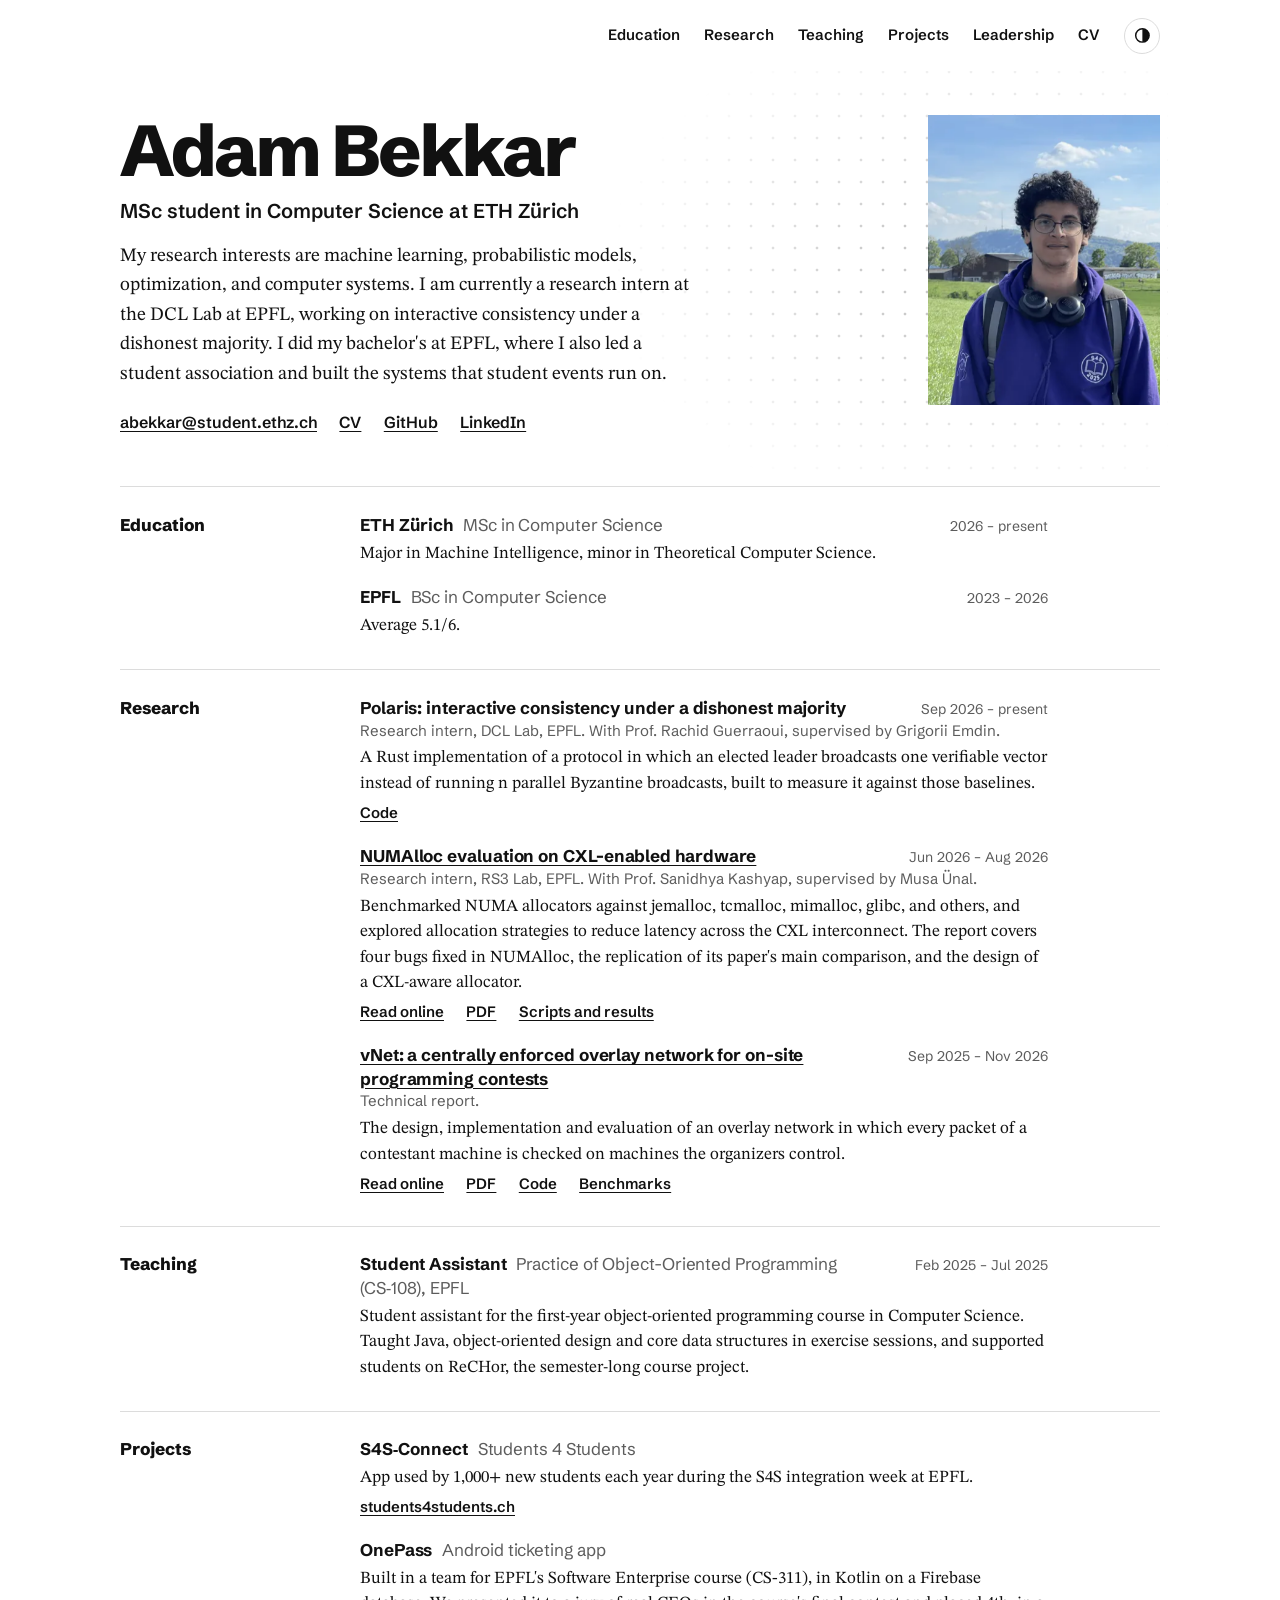
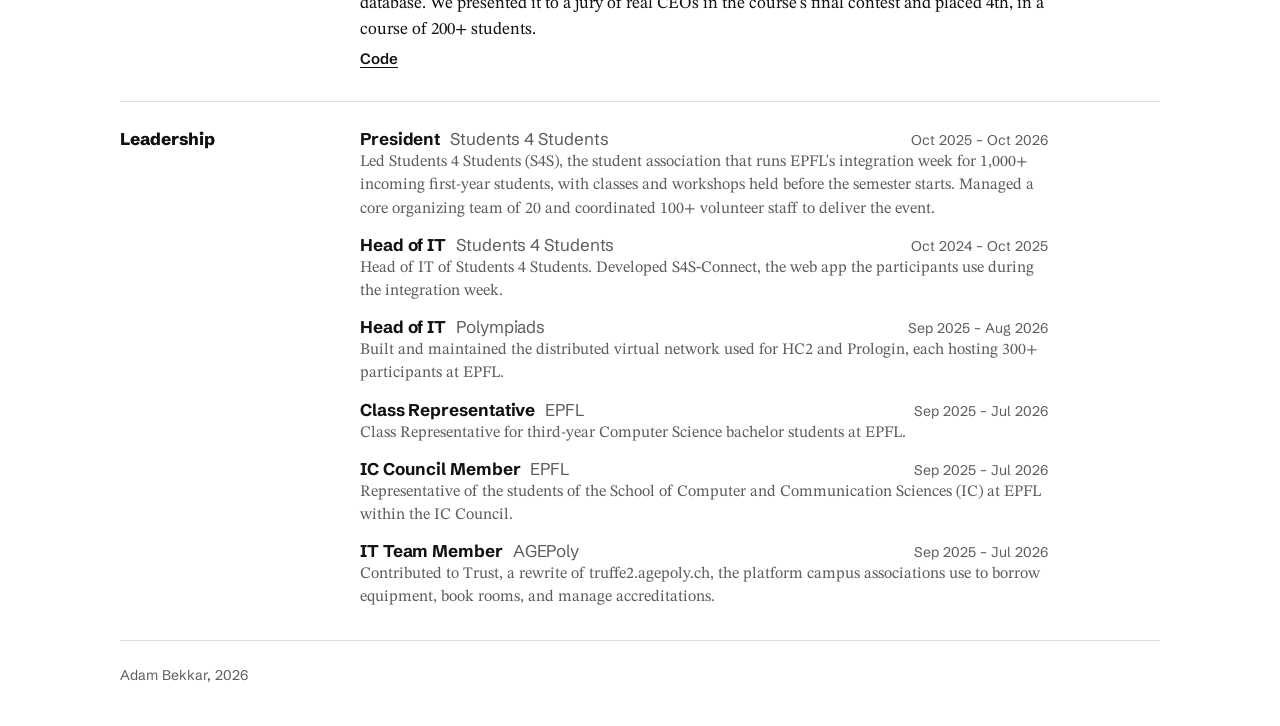
==== commit fcfa8a10: "feat: add the figures of the internship report - The twelve plots come from github.com/Zeleph25/cxl-" ====
--- a/index.html
+++ b/index.html
@@ -106,6 +106,7 @@
           <ul class="links">
             <li><a href="papers/numalloc-cxl/">Read online</a></li>
             <li><a href="papers/numalloc-cxl/bekkar-numalloc-cxl-2026.pdf">PDF</a></li>
+            <li><a href="https://github.com/Zeleph25/cxl-alloc-benchmarks" target="_blank" rel="noopener noreferrer">Scripts and results</a></li>
           </ul>
         </article>
 
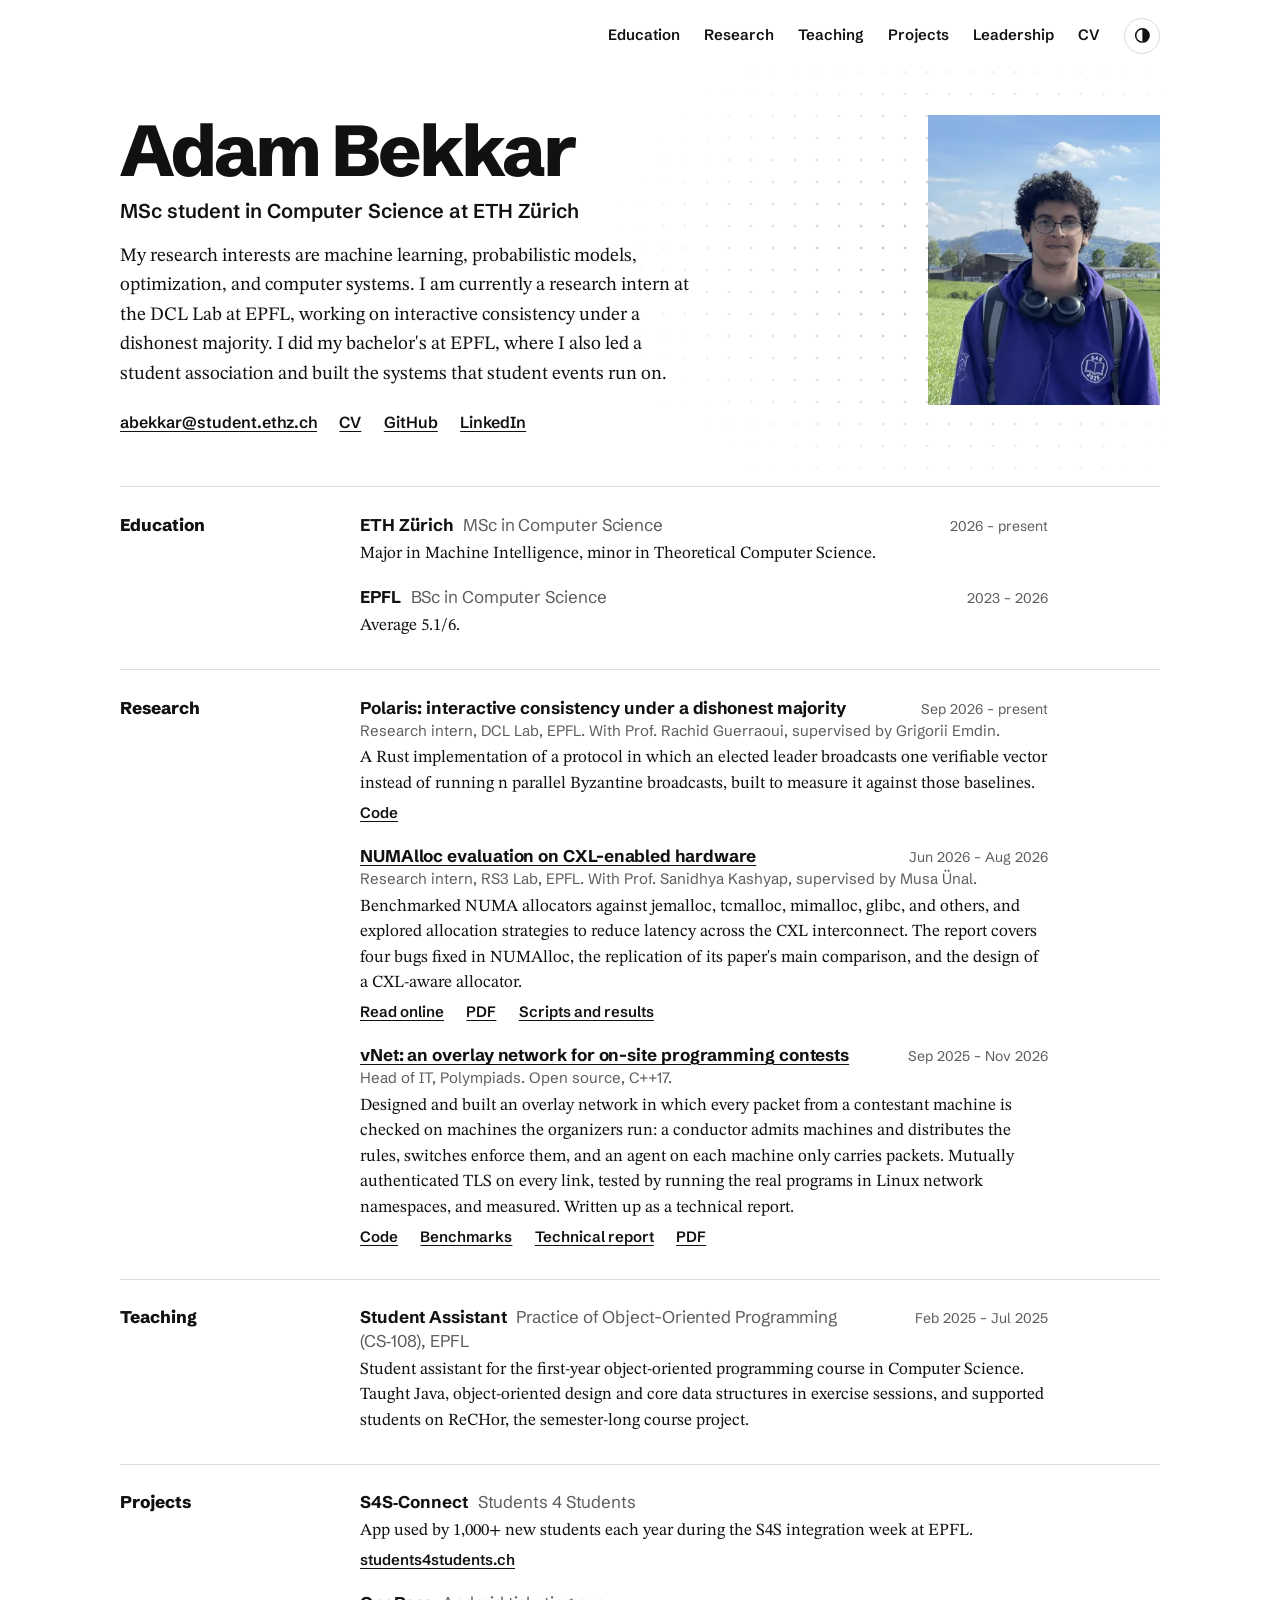
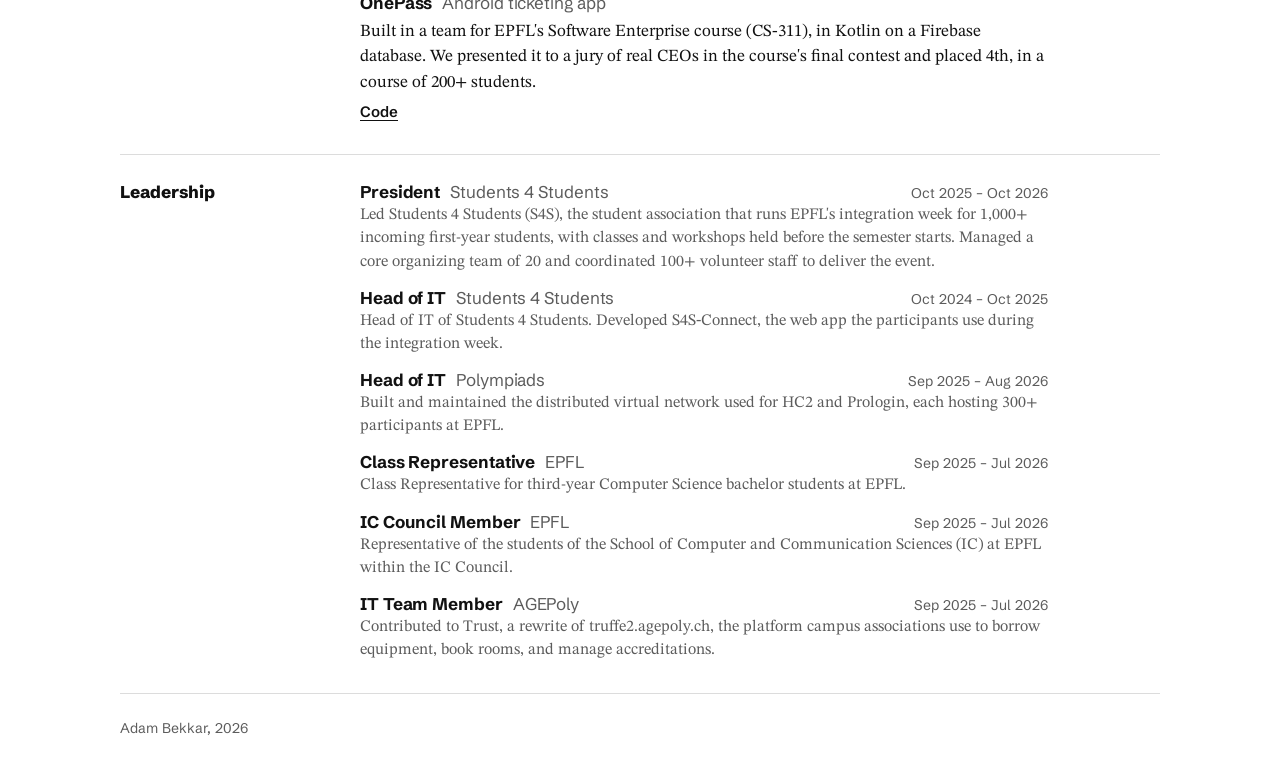
==== commit f61a0845: "feat: present vNet as the system, not the report - The research entry on the home page and in the CV" ====
--- a/index.html
+++ b/index.html
@@ -111,15 +111,15 @@
         </article>
 
         <article class="entry">
-          <h3><a href="papers/vnet/">vNet: a centrally enforced overlay network for on-site programming contests</a></h3>
+          <h3><a href="https://github.com/polympiads/vNet" target="_blank" rel="noopener noreferrer">vNet: an overlay network for on-site programming contests</a></h3>
           <span class="when">Sep 2025 &ndash; Nov 2026</span>
-          <p class="meta">Technical report.</p>
-          <p class="text">The design, implementation and evaluation of an overlay network in which every packet of a contestant machine is checked on machines the organizers control.</p>
-          <ul class="links">
-            <li><a href="papers/vnet/">Read online</a></li>
-            <li><a href="papers/vnet/bekkar-vnet-2026.pdf">PDF</a></li>
+          <p class="meta">Head of IT, Polympiads. Open source, C++17.</p>
+          <p class="text">Designed and built an overlay network in which every packet from a contestant machine is checked on machines the organizers run: a conductor admits machines and distributes the rules, switches enforce them, and an agent on each machine only carries packets. Mutually authenticated TLS on every link, tested by running the real programs in Linux network namespaces, and measured. Written up as a technical report.</p>
+          <ul class="links">
             <li><a href="https://github.com/polympiads/vNet" target="_blank" rel="noopener noreferrer">Code</a></li>
             <li><a href="https://github.com/polympiads/vNet-benchmarks" target="_blank" rel="noopener noreferrer">Benchmarks</a></li>
+            <li><a href="papers/vnet/">Technical report</a></li>
+            <li><a href="papers/vnet/bekkar-vnet-2026.pdf">PDF</a></li>
           </ul>
         </article>
       </div>
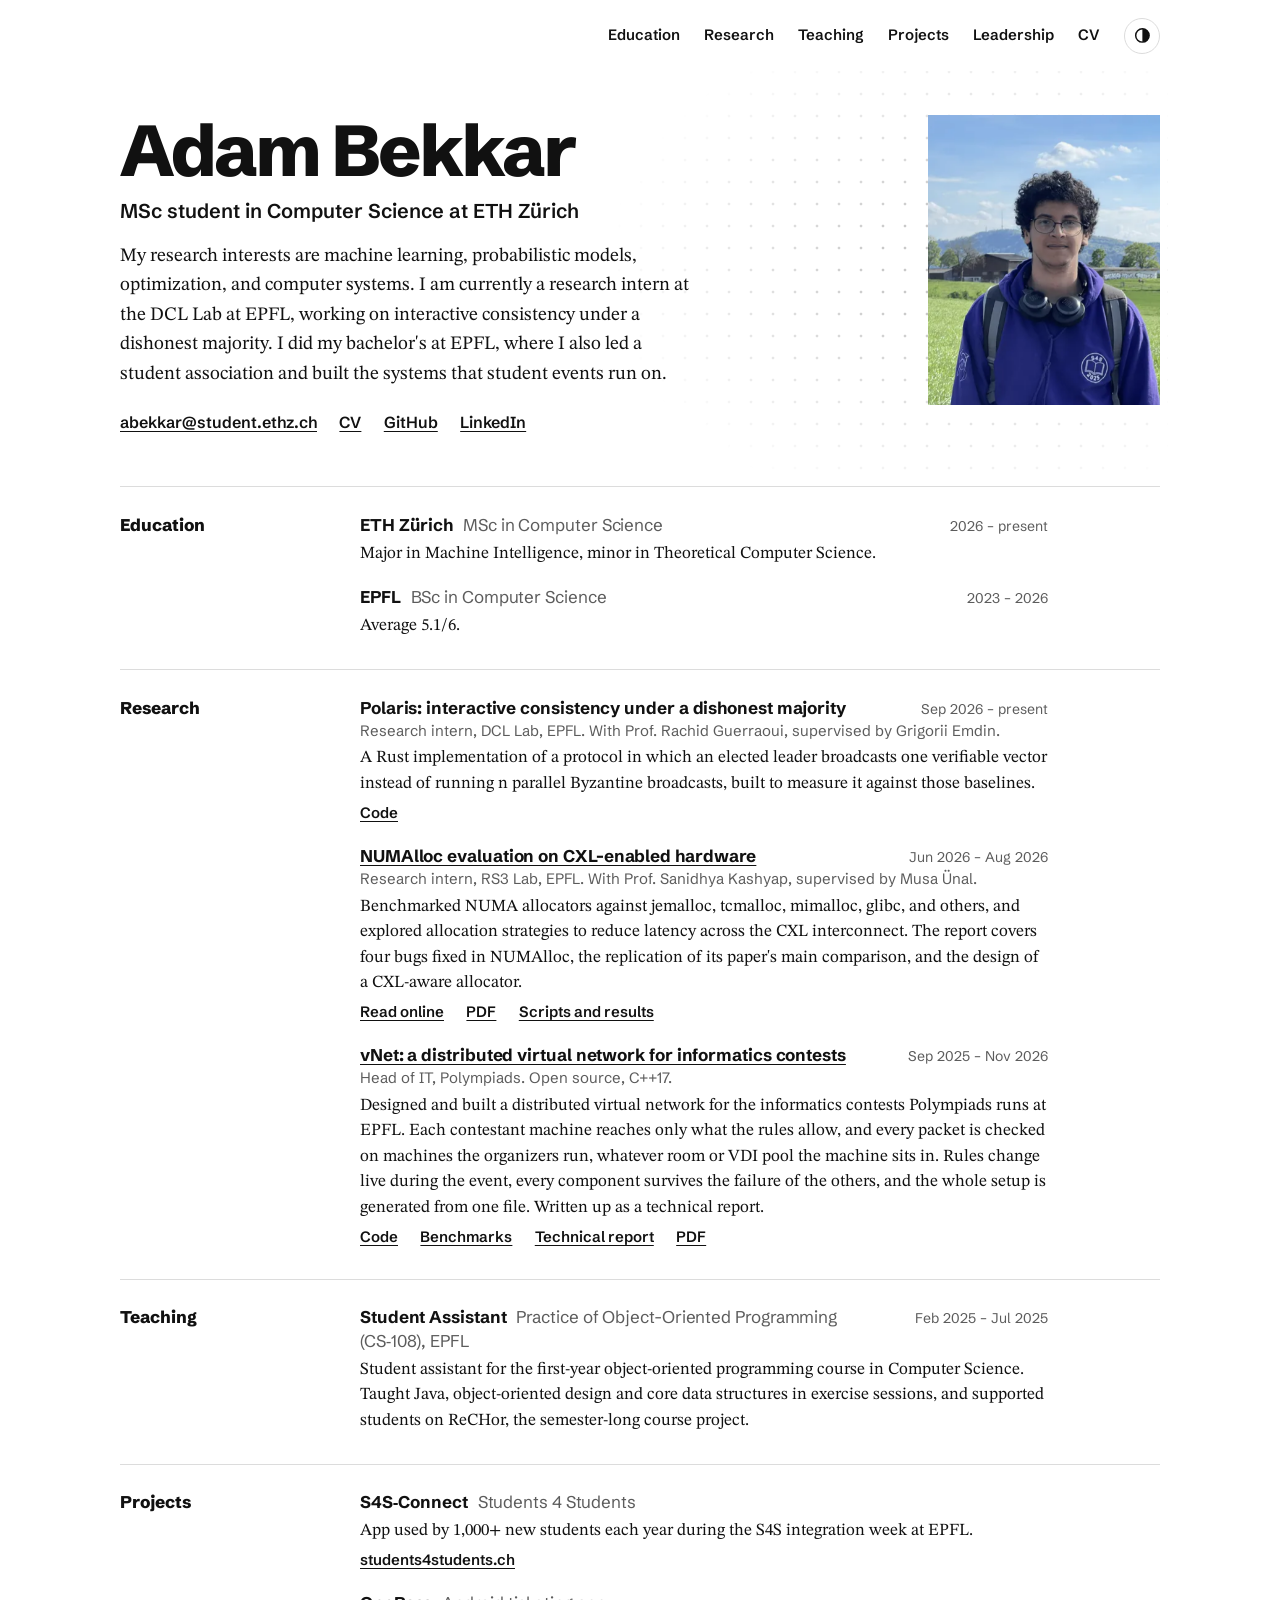
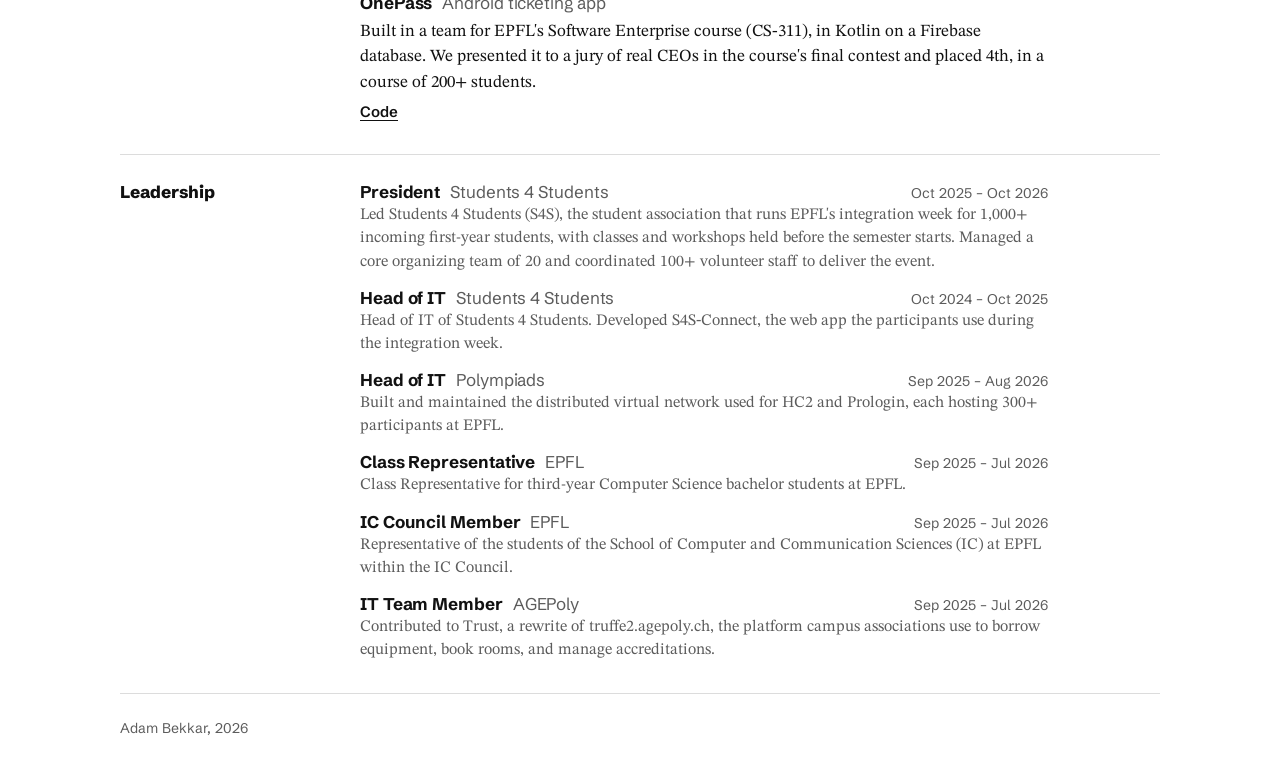
==== commit 8499d2eb: "feat: describe vNet in plain words - The research entry calls vNet a distributed virtual network for" ====
--- a/index.html
+++ b/index.html
@@ -111,10 +111,10 @@
         </article>
 
         <article class="entry">
-          <h3><a href="https://github.com/polympiads/vNet" target="_blank" rel="noopener noreferrer">vNet: an overlay network for on-site programming contests</a></h3>
+          <h3><a href="https://github.com/polympiads/vNet" target="_blank" rel="noopener noreferrer">vNet: a distributed virtual network for informatics contests</a></h3>
           <span class="when">Sep 2025 &ndash; Nov 2026</span>
           <p class="meta">Head of IT, Polympiads. Open source, C++17.</p>
-          <p class="text">Designed and built an overlay network in which every packet from a contestant machine is checked on machines the organizers run: a conductor admits machines and distributes the rules, switches enforce them, and an agent on each machine only carries packets. Mutually authenticated TLS on every link, tested by running the real programs in Linux network namespaces, and measured. Written up as a technical report.</p>
+          <p class="text">Designed and built a distributed virtual network for the informatics contests Polympiads runs at EPFL. Each contestant machine reaches only what the rules allow, and every packet is checked on machines the organizers run, whatever room or VDI pool the machine sits in. Rules change live during the event, every component survives the failure of the others, and the whole setup is generated from one file. Written up as a technical report.</p>
           <ul class="links">
             <li><a href="https://github.com/polympiads/vNet" target="_blank" rel="noopener noreferrer">Code</a></li>
             <li><a href="https://github.com/polympiads/vNet-benchmarks" target="_blank" rel="noopener noreferrer">Benchmarks</a></li>
